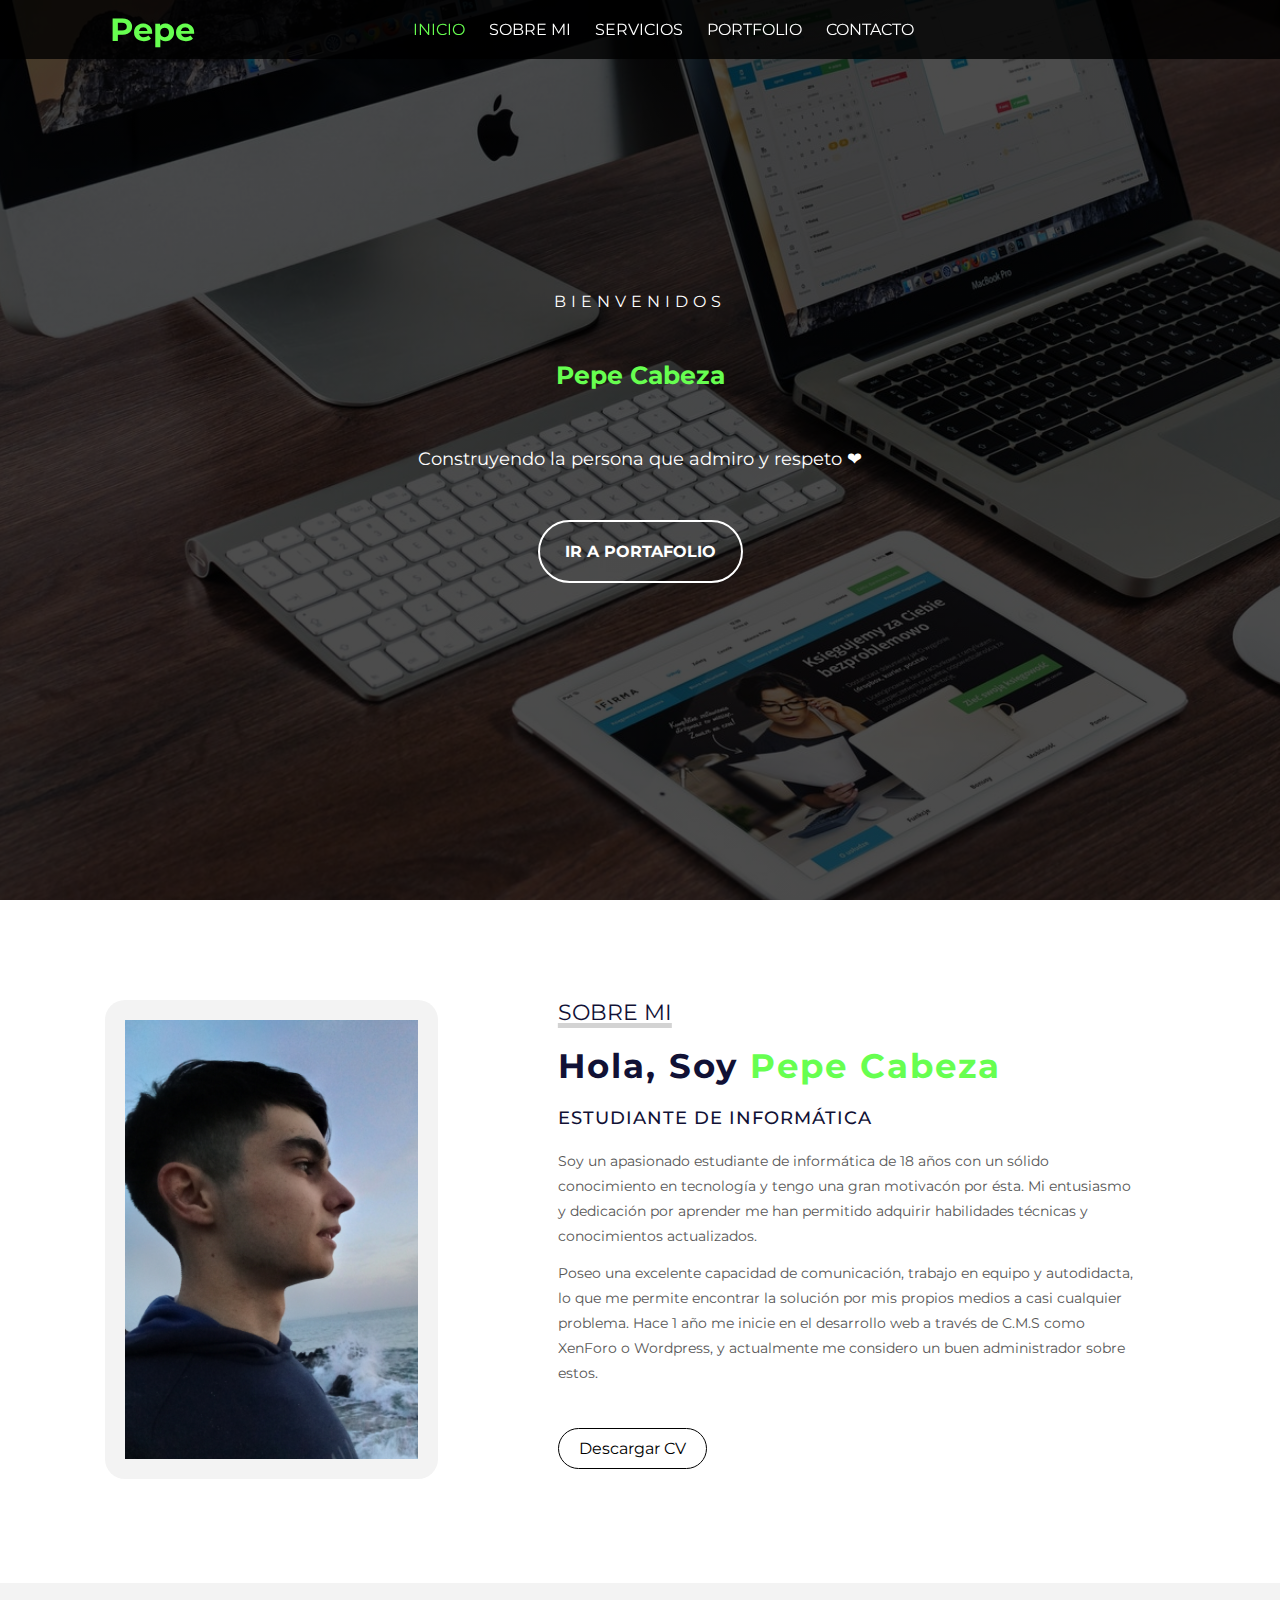
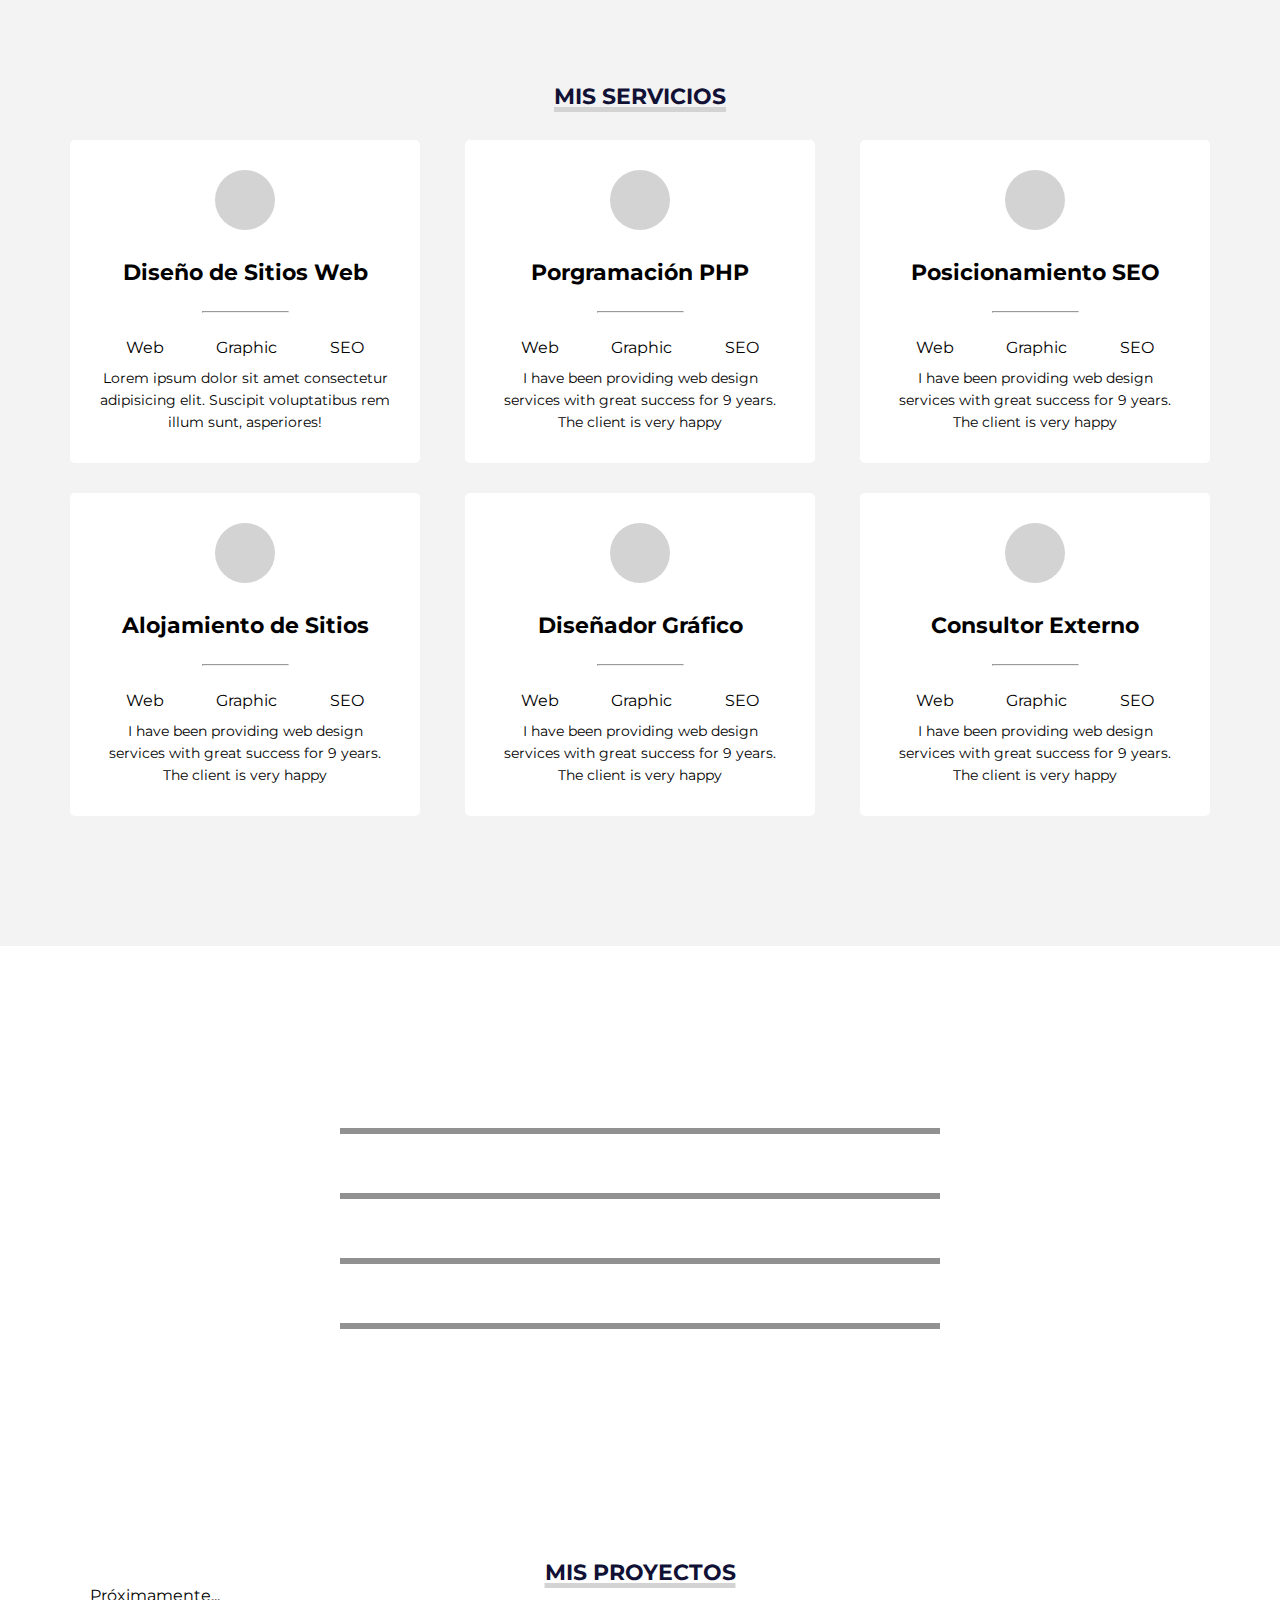
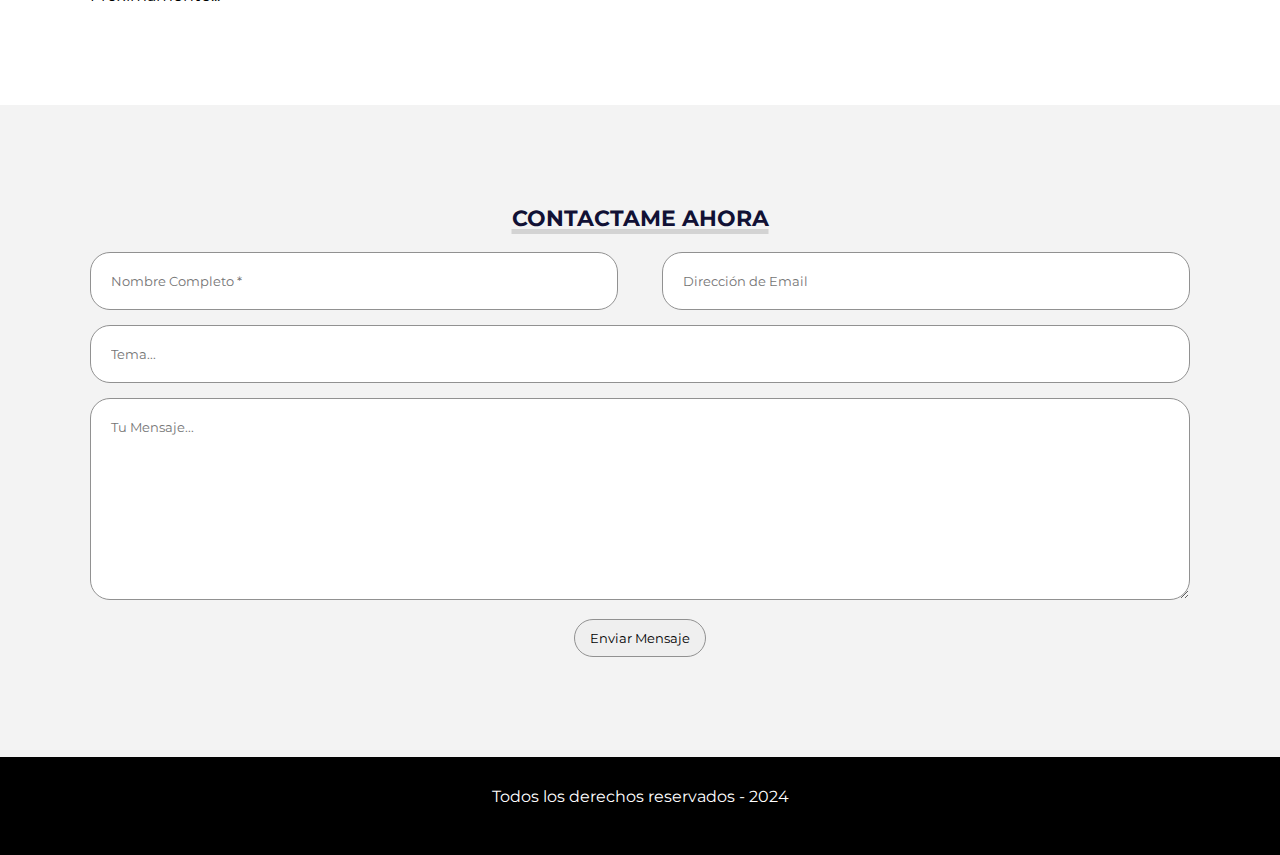
==== index.html @ d481d39d "Si" ====
<!DOCTYPE html>
<html lang="es">

<head>
    <meta charset="UTF-8">
    <meta http-equiv="X-UA-Compatible" content="IE=edge">
    <meta name="viewport" content="width=device-width, initial-scale=1.0 user-scalable=no">
    <link rel="stylesheet" href="https://cdnjs.cloudflare.com/ajax/libs/font-awesome/6.1.1/css/all.min.css" integrity="sha512-KfkfwYDsLkIlwQp6LFnl8zNdLGxu9YAA1QvwINks4PhcElQSvqcyVLLD9aMhXd13uQjoXtEKNosOWaZqXgel0g==" crossorigin="anonymous" referrerpolicy="no-referrer"
    />
    <link rel="stylesheet" href="estilo.css">
    <title>Pepe Cabeza</title>
</head>

<body>
    <!-- SECCION I N I C I O -->
    <section id="inicio">
        <div class="contenido">
            <header>
                <div class="contenido-header">
                    <h1>Pepe</h1>
                    <nav id="nav" class="">
                        <ul id="links">
                            <li><a href="#inicio" class="seleccionado" onclick="seleccionar(this)">INICIO</a></li>
                            <li><a href="#sobremi" onclick="seleccionar(this)">SOBRE MI</a></li>
                            <li><a href="#servicios" onclick="seleccionar(this)">SERVICIOS</a></li>
                            <li><a href="#portfolio" onclick="seleccionar(this)">PORTFOLIO</a></li>
                            <li><a href="#contacto" onclick="seleccionar(this)">CONTACTO</a></li>
                        </ul>
                    </nav>

                    <!-- Icono del menu responsive -->
                    <div id="icono-nav" onclick="responsiveMenu()">
                        <i class="fa-solid fa-bars"></i>
                    </div>


                    <div class="redes">
                        <a href="https://wa.me/34623226544"><i class="fa-brands fa-whatsapp"></i></a>
                        <a href="https://discord.gg/4YPu2xwMj3"><i class="fa-brands fa-discord"></i></a>
                        <a href="https://www.instagram.com/pepeccz/"><i class="fa-brands fa-instagram-square"></i></a>
                    </div>
                </div>
            </header>
            <div class="presentacion">
                <p class="bienvenida">Bienvenidos</p>
                <h2><span>Pepe Cabeza</span></h2>
                <p class="descripcion">Construyendo la persona que admiro y respeto ❤</p>
                <a href="#portfolio">Ir a Portafolio</a>
            </div>  
        </div>
    </section>

    <!-- SECCION S O B R E M I -->
    <section id="sobremi">
        <div class="contenedor-foto">
            <img src="img/foto.png" alt="">
        </div>
        <div class="sobremi">
            <p class="titulo-seccion">Sobre Mi</p>
            <h2>Hola, Soy <span>Pepe Cabeza</span> </h2>
            <h3>Estudiante de Informática</h3>
            <p>Soy un apasionado estudiante de informática de 18 años con un sólido conocimiento en tecnología y tengo una gran motivacón por ésta. Mi entusiasmo y dedicación por aprender me han permitido adquirir habilidades técnicas y conocimientos actualizados.</p>
            <p>Poseo una excelente capacidad de comunicación, trabajo en equipo y autodidacta, lo que me permite encontrar la solución por mis propios medios a casi cualquier problema. Hace 1 año me inicie en el desarrollo web a través de C.M.S como XenForo o Wordpress, y actualmente me considero un buen administrador sobre estos. </p>
            <a href="#">Descargar CV</a>
        </div>  
    </section>

    <!-- SECCION S E R V I C I O S -->
    <section id="servicios">
        <h3 class="titulo-seccion">MIS SERVICIOS</h3>
        <div class="fila">
            <div class="servicio">
                <span class="icono"> <i class="fa-solid fa-code"></i></span>
                <h4>Diseño de Sitios Web</h4>
                <hr>
                <ul class="servicios-tag">
                    <li>Web</li>
                    <li>Graphic</li>
                    <li>SEO</li>
                </ul>
                <p>Lorem ipsum dolor sit amet consectetur adipisicing elit. Suscipit voluptatibus rem illum sunt, asperiores!</p>
            </div>
            <div class="servicio">
                <span class="icono"><i class="fa-solid fa-file-code"></i></span>
                <h4>Porgramación PHP</h4>
                <hr>
                <ul class="servicios-tag">
                    <li>Web</li>
                    <li>Graphic</li>
                    <li>SEO</li>
                </ul>
                <p>I have been providing web design services with great success for 9 years. The client is very happy</p>
            </div>
            <div class="servicio">
                <span class="icono"><i class="fa-solid fa-arrow-trend-up"></i></span>
                <h4>Posicionamiento SEO</h4>
                <hr>
                <ul class="servicios-tag">
                    <li>Web</li>
                    <li>Graphic</li>
                    <li>SEO</li>
                </ul>
                <p>I have been providing web design services with great success for 9 years. The client is very happy</p>
            </div>
        </div>
        <div class="fila">
            <div class="servicio">
                <span class="icono"><i class="fa-solid fa-database"></i></span>
                <h4>Alojamiento de Sitios</h4>
                <hr>
                <ul class="servicios-tag">
                    <li>Web</li>
                    <li>Graphic</li>
                    <li>SEO</li>
                </ul>
                <p>I have been providing web design services with great success for 9 years. The client is very happy</p>
            </div>
            <div class="servicio">
                <span class="icono"><i class="fa-solid fa-palette"></i></span>
                <h4>Diseñador Gráfico</h4>
                <hr>
                <ul class="servicios-tag">
                    <li>Web</li>
                    <li>Graphic</li>
                    <li>SEO</li>
                </ul>
                <p>I have been providing web design services with great success for 9 years. The client is very happy</p>
            </div>
            <div class="servicio">
                <span class="icono"><i class="fa-solid fa-person-circle-question"></i></span>
                <h4>Consultor Externo</h4>
                <hr>
                <ul class="servicios-tag">
                    <li>Web</li>
                    <li>Graphic</li>
                    <li>SEO</li>
                </ul>
                <p>I have been providing web design services with great success for 9 years. The client is very happy</p>
            </div>
        </div>
    </section>

    <!-- SECCION H A B I L I D A D E S -->
    <div class="contenedor-skills" id="skills">
        <h3>HABILIDADES </h3>
        <div class="skill">
            <div class="info">
                <p> <span class="lista"> </span>Html & Css</p>
                <span class="porcentaje">75%</span>
            </div>

            <div class="barra">
                <div class="" id="html"></div>
            </div>
        </div>
        <div class="skill">
            <div class="info">
                <p> <span class="lista"> </span>Javascript</p>
                <span class="porcentaje">40%</span>
            </div>

            <div class="barra">
                <div class="" id="js"></div>
            </div>
        </div>
        <div class="skill">
            <div class="info">
                <p> <span class="lista"> </span>Bases de Datos</p>
                <span class="porcentaje">45%</span>
            </div>

            <div class="barra">
                <div class="" id="bd"></div>
            </div>
        </div>
        <div class="skill">
            <div class="info">
                <p> <span class="lista"> </span>Inteligencia Artificial</p>
                <span class="porcentaje">92%</span>
            </div>

            <div class="barra">
                <div class="" id="ps"></div>
            </div>
        </div>
    </div>

    <!-- SECCION PORTAFOLIO -->
    <section id="portfolio">
        <h3 class="titulo-seccion">Mis Proyectos</h3>
        <p>Próximamente...</p>
        <!--
        <div class="fila">
            <div class="proyecto">
                <div class="overlay"></div>
                <img src="img/proyecto1.jpg" alt="">    
                <div class="info">
                    <h4>Descripcion Proyecto</h4>
                    <p>Diseño Web</p>
                </div>
            </div>
            <div class="proyecto">
                <div class="overlay"></div>
                <img src="img/proyecto2.jpg" alt="">
                <div class="info">
                    <h4>Descripcion Proyecto</h4>
                    <p>Diseño Web</p>
                </div>
            </div>
            <div class="proyecto">
                <div class="overlay"></div>
                <img src="img/proyecto3.jpg" alt="">
                <div class="info">
                    <h4>Descripcion Proyecto</h4>
                    <p>Diseño Web</p>
                </div>
            </div>
        </div>
        -->
    </section>

    <!-- SECCTION C O N T A C T O -->
    <section id="contacto">
        <h3 class="titulo-seccion">Contactame ahora</h3>
        <div class="contenedor-form">
            <form action="form.php">
                <div class="fila mitad">
                    <input name="nombre" type="text" placeholder="Nombre Completo *" class="input-mitad">
                    <input name="email" type="email" placeholder="Dirección de Email" class="input-mitad">
                </div>
                <div class="fila">
                    <input name="tema" type="text" placeholder="Tema..." class="input-full">
                </div>
                <div class="fila">
                    <textarea name="mensaje" id="" cols="30" rows="10" placeholder="Tu Mensaje..." class="input-full"></textarea>
                </div>

                <input type="submit" value="Enviar Mensaje" class="btn-enviar">
            </form>
        </div>
    </section>

    <!-- SECCION FOOTER -->
    <footer>
        <p>Todos los derechos reservados - 2024</p>
        <div class="redes">
            <a href="https://wa.me/34623226544"><i class="fa-brands fa-whatsapp"></i></a>
            <a href="https://discord.gg/4YPu2xwMj3"><i class="fa-brands fa-discord"></i></a>
            <a href="https://www.instagram.com/pepeccz/"><i class="fa-brands fa-instagram-square"></i></a>
        </div>

    </footer>

    <script src="script.js"></script>
</body>

</html>
---- estilo.css ----
@import url('https://fonts.googleapis.com/css2?family=Montserrat:wght@200;300;400;500;600&display=swap');
        * {
            margin: 0;
            padding: 0;
            box-sizing: border-box;
            font-family: 'Montserrat';
        }
        
        html {
            scroll-behavior: smooth;
        }
        /* *********************/
        /* seccion I N I C I O */
        /* *********************/
        
        #inicio {
            background: linear-gradient( rgba(0, 0, 0, .7), rgba(0, 0, 0, .7)), url("img/fondo-inicio.jpg");
            background-size: cover;
            background-position: center center;
            height: 100vh;
        }
        
        #inicio .contenido header {
            background-color: rgba(0, 0, 0, .8);
            position: fixed;
            width: 100%;
            z-index: 100;
            top: 0;
        }
        
        #inicio .contenido header .contenido-header {
            max-width: 1100px;
            margin: auto;
            display: flex;
            justify-content: space-between;
            align-items: center;
            padding: 10px 20px;
        }
        
        #inicio .contenido header .contenido-header h1 {
            text-align: center;
            color: #67ff50;
        }
        
        #inicio .contenido header .contenido-header nav ul {
            list-style: none;
            display: flex;
            align-items: center;
        }
        
        #inicio .contenido header .contenido-header nav ul li a {
            text-decoration: none;
            color: #fff;
            margin: 0 12px;
            font-weight: 400;
            transition: .5s;
        }
        
        #inicio .contenido header .contenido-header nav ul li a:hover {
            color: #67ff50;
        }
        
        #inicio .contenido header .contenido-header .redes a {
            text-decoration: none;
            color: #fff;
            display: inline-block;
            margin-left: 10px;
            transition: .5s;
        }
        
        #inicio .contenido header .contenido-header .redes a:hover {
            color: #67ff50;
        }
        
        #inicio .contenido header .contenido-header .seleccionado {
            color: #67ff50;
        }
        
        #inicio .contenido .presentacion {
            max-width: 1100px;
            height: 100vh;
            margin: auto;
            color: #fff;
            display: flex;
            flex-direction: column;
            align-items: center;
            justify-content: center;
        }
        
        #inicio .contenido .presentacion .bienvenida {
            font-size: 16px;
            margin-bottom: 20px;
            text-transform: uppercase;
            letter-spacing: 5px;
        }
        
        #inicio .contenido .presentacion h2 {
            font-size: 55px;
            margin-bottom: 25px;
            text-align: center;
        }
        
        #inicio .contenido .presentacion h2 span {
            font-size: 25px;
            color: #67ff50;
        }
        
        #inicio .contenido .presentacion .descripcion {
            max-width: 700px;
            margin: 25px auto;
            font-size: 18px;
            text-align: center;
        }
        
        #inicio .contenido .presentacion a {
            text-decoration: none;
            display: inline-block;
            margin: 25px;
            padding: 20px 25px;
            border: 2px solid #fff;
            border-radius: 50px;
            color: #fff;
            font-weight: bold;
            text-transform: uppercase;
            transition: .5s;
        }
        
        #inicio .contenido .presentacion a:hover {
            background-color: #67ff50;
        }
        
        #icono-nav {
            color: #fff;
            display: none;
        }
        /* *********************/
        /* seccion S O B R E  M I */
        /* *********************/
        
        #sobremi {
            max-width: 1100px;
            margin: auto;
            padding: 100px 15px;
            color: #111135;
            display: flex;
        }
        
        #sobremi .contenedor-foto {
            max-width: 400px;
            margin-right: 80px;
        }
        
        #sobremi .contenedor-foto img {
            padding: 20px;
            width: 100%;
            border-radius: 20px;
            background-color: #f3f3f3;
        }
        
        #sobremi .sobremi {
            margin: 0 40px;
        }
        
        #sobremi .sobremi .titulo-seccion {
            font-size: 22px;
            text-transform: uppercase;
            color: #111135;
            text-decoration: underline;
            text-decoration-color: #d3d3d3;
            text-decoration-thickness: 5px;
        }
        
        #sobremi .sobremi h2 {
            font-size: 34px;
            font-weight: bold;
            margin: 20px 0;
            letter-spacing: 2px;
        }
        
        #sobremi .sobremi h2 span {
            color: #67ff50;
        }
        
        #sobremi .sobremi h3 {
            font-size: 18px;
            font-weight: 500;
            text-transform: uppercase;
            margin-bottom: 20px;
            letter-spacing: 1px;
        }
        
        #sobremi .sobremi p {
            font-size: 14px;
            line-height: 25px;
            color: #565656;
            margin-bottom: 12px;
        }
        
        #sobremi .sobremi a {
            display: inline-block;
            text-decoration: none;
            color: #000;
            border-radius: 30px;
            border: 1px solid #000;
            padding: 10px 20px;
            margin-top: 30px;
            transition: .5s;
        }
        
        #sobremi .sobremi a:hover {
            background-color: #67ff50;
            color: #fff;
        }
        /* *********************/
        /* seccion S E R V I C I O S */
        /* *********************/
        
        #servicios {
            padding: 100px 15px;
            text-align: center;
            background-color: #f3f3f3;
        }
        
        #servicios .titulo-seccion {
            text-align: center;
            font-size: 22px;
            text-transform: uppercase;
            color: #111135;
            text-decoration: underline;
            text-decoration-color: #d3d3d3;
            text-decoration-thickness: 5px;
        }
        
        #servicios .fila {
            display: flex;
            justify-content: space-between;
            max-width: 1150px;
            margin: 30px auto;
        }
        
        #servicios .fila .servicio {
            max-width: 350px;
            background-color: #fff;
            padding: 30px;
            margin: 0 5px;
            border-radius: 5px;
            transition: .5s;
        }
        
        #servicios .fila .servicio:hover {
            box-shadow: 5px 5px 10px #565656, -5px -5px 10px #8a8a8a;
        }
        
        #servicios .fila .servicio .icono {
            display: inline-block;
            width: 60px;
            height: 60px;
            border-radius: 50%;
            background-color: #d3d3d3;
            padding: 20px;
            margin-bottom: 25px;
        }
        
        #servicios .fila .servicio h4 {
            font-size: 22px;
            margin-bottom: 25px;
        }
        
        #servicios .fila .servicio hr {
            width: 30%;
            margin: auto;
            color: #000;
            margin-bottom: 25px;
        }
        
        #servicios .fila .servicio ul {
            list-style: none;
            display: flex;
            justify-content: space-around;
            margin-bottom: 10px;
        }
        
        #servicios .fila .servicio p {
            font-size: 14px;
            line-height: 22px;
        }
        /* *********************/
        /* seccion S K I L L S */
        /* *********************/
        
        .contenedor-skills {
            background: linear-gradient( #42e155cc, rgba(33, 16, 16, 0.8)), url("img/fondo-skills.jpg");
            background-attachment: fixed;
            background-repeat: no-repeat;
            background-size: cover;
            color: #fff;
            background-position: center center;
            padding: 100px 0;
            text-align: center;
        }
        
        .contenedor-skills .skill {
            max-width: 600px;
            margin: 30px auto;
        }
        
        .contenedor-skills .skill .info {
            display: flex;
            justify-content: space-between;
        }
        
        .contenedor-skills .skill .lista {
            display: inline-block;
            margin-right: 20px;
            height: 10px;
            width: 10px;
            background-color: #fff;
        }
        
        .contenedor-skills .skill .barra {
            background-color: #919191;
            width: 100%;
            height: 6px;
            margin: 10px 0px;
        }
        
        .contenedor-skills .skill .barra .barra-progreso1 {
            background-color: #fff;
            width: 95%;
            height: 6px;
            animation: progreso1 2s forwards;
        }
        
        .contenedor-skills .skill .barra .barra-progreso2 {
            background-color: #fff;
            width: 90%;
            height: 6px;
            animation: progreso2 2s forwards;
        }
        
        .contenedor-skills .skill .barra .barra-progreso3 {
            background-color: #fff;
            width: 90%;
            height: 6px;
            animation: progreso3 2s forwards;
        }
        
        .contenedor-skills .skill .barra .barra-progreso4 {
            background-color: #fff;
            width: 85%;
            height: 6px;
            animation: progreso4 2s forwards;
        }
        
        @keyframes progreso1 {
            0% {
                width: 0;
            }
            100% {
                width: 75%;
            }
        }
        
        @keyframes progreso2 {
            0% {
                width: 0;
            }
            100% {
                width: 40%;
            }
        }
        
        @keyframes progreso3 {
            0% {
                width: 0;
            }
            100% {
                width: 45%;
            }
        }

        @keyframes progreso4 {
            0% {
                width: 0;
            }
            100% {
                width: 92%;
            }
        }
        /* *********************/
        /* seccion P O R T F O L I O */
        /* *********************/
        
        #portfolio {
            max-width: 1100px;
            padding: 100px 0;
            margin: auto;
        }
        
        #portfolio .titulo-seccion {
            text-align: center;
            font-size: 22px;
            text-transform: uppercase;
            color: #111135;
            text-decoration: underline;
            text-decoration-color: #d3d3d3;
            text-decoration-thickness: 5px;
        }
        
        #portfolio .fila {
            display: flex;
            justify-content: space-between;
            margin: 30px 0;
        }
        
        #portfolio .fila .proyecto {
            max-width: 450px;
            border: 1px solid #000;
            margin: 0 10px;
            position: relative;
            overflow: hidden;
        }
        
        #portfolio .fila .proyecto img {
            width: 100%;
            height: 100%;
            ;
            filter: grayscale(1);
            object-fit: cover;
            transition: .5s;
        }
        
        #portfolio .fila .proyecto:hover img {
            filter: grayscale(0);
        }
        
        #portfolio .fila .proyecto .info {
            position: absolute;
            left: 0px;
            background-color: rgba(0, 0, 0, 0.8);
            color: #67ff50;
            width: 100%;
            padding: 10px;
            opacity: 0;
            bottom: -40px;
            transition: .5s;
        }
        
        #portfolio .fila .proyecto:hover .info {
            opacity: 1;
            bottom: 0;
        }
        /* *********************/
        /* seccion C O N T A C T O */
        /* *********************/
        
        #contacto {
            padding: 100px 15px;
            background-color: #f3f3f3;
        }
        
        #contacto .titulo-seccion {
            margin-bottom: 20px;
        }
        
        #contacto .contenedor-form {
            max-width: 1100px;
            margin: auto;
        }
        
        #contacto .contenedor-form .fila {
            margin-bottom: 15px;
        }
        
        #contacto .contenedor-form .mitad {
            display: flex;
            justify-content: space-between;
        }
        
        #contacto .contenedor-form input,
        #contacto .contenedor-form textarea {
            padding: 20px;
            border-radius: 20px;
            border: none;
            border: 1px solid #919191;
        }
        
        #contacto .contenedor-form .mitad input {
            width: 48%;
        }
        
        #contacto .contenedor-form .input-full {
            width: 100%;
        }
        
        #contacto .titulo-seccion {
            text-align: center;
            font-size: 22px;
            text-transform: uppercase;
            color: #111135;
            text-decoration: underline;
            text-decoration-color: #d3d3d3;
            text-decoration-thickness: 5px;
        }
        
        #contacto .btn-enviar {
            display: block;
            margin: auto;
            cursor: pointer;
            transition: .5s;
            padding: 10px 15px !important;
        }
        
        #contacto .btn-enviar:hover {
            background-color: #67ff50;
            color: #fff;
        }
        /* *********************/
        /* seccion F O O T E R */
        /* *********************/
        
        footer {
            background-color: #000;
            color: #fff;
            text-align: center;
            padding: 30px 0;
        }
        
        footer a {
            text-decoration: none;
            color: #fff;
            display: inline-block;
            margin: 5px;
            font-size: 26px;
        }
        /* *********************/
        /* seccion R E S P O N S I V E */
        /* *********************/
        
        @media screen and (max-width: 800px) {
            .redes {
                display: none;
            }
            nav {
                display: none;
            }
            nav.responsive {
                display: block;
                background-color: rgba(0, 0, 0, .8);
                width: 100%;
                position: absolute;
                top: 48px;
                left: 0;
                padding: 10px 0;
            }
            nav.responsive ul {
                display: block !important;
                text-align: center;
            }
            nav.responsive ul li {
                margin: 5px 0;
            }
            #icono-nav {
                display: block;
            }
            #inicio .contenido .presentacion h2 {
                font-size: 40px;
            }
            /* seccion SOBRE MI */
            #sobremi {
                padding: 50px 0;
                display: block;
            }
            #sobremi .contenedor-foto {
                max-width: 200px;
                margin: auto;
            }
            #sobremi .contenedor-foto img {
                padding: 8px;
            }
            #sobremi .sobremi .titulo-seccion {
                text-align: center;
            }
            #sobremi .sobremi h2 {
                font-size: 25px;
                text-align: center;
            }
            /* seccion MIS SERVICIOS */
            #servicios {
                padding: 50px 15px;
            }
            #servicios .fila {
                display: block;
            }
            #servicios .fila .servicio {
                margin: 10px auto;
            }
            /* seccion HABLIDADES MI */
            .contenedor-skills {
                padding: 50px 20px;
            }
            /* seccion PORTFOLIO */
            #portfolio {
                padding: 50px 0;
            }
            #portfolio .fila {
                display: block;
            }
            #portfolio .fila .proyecto {
                margin: 10px auto;
            }
            /* seccion CONTACTO */
            #contacto {
                padding: 50px 15px;
            }
            #contacto .contenedor-form .mitad {
                margin-bottom: 15px;
                display: block;
            }
            #contacto .contenedor-form .mitad input {
                width: 100%;
                margin-bottom: 15px;
            }
        }
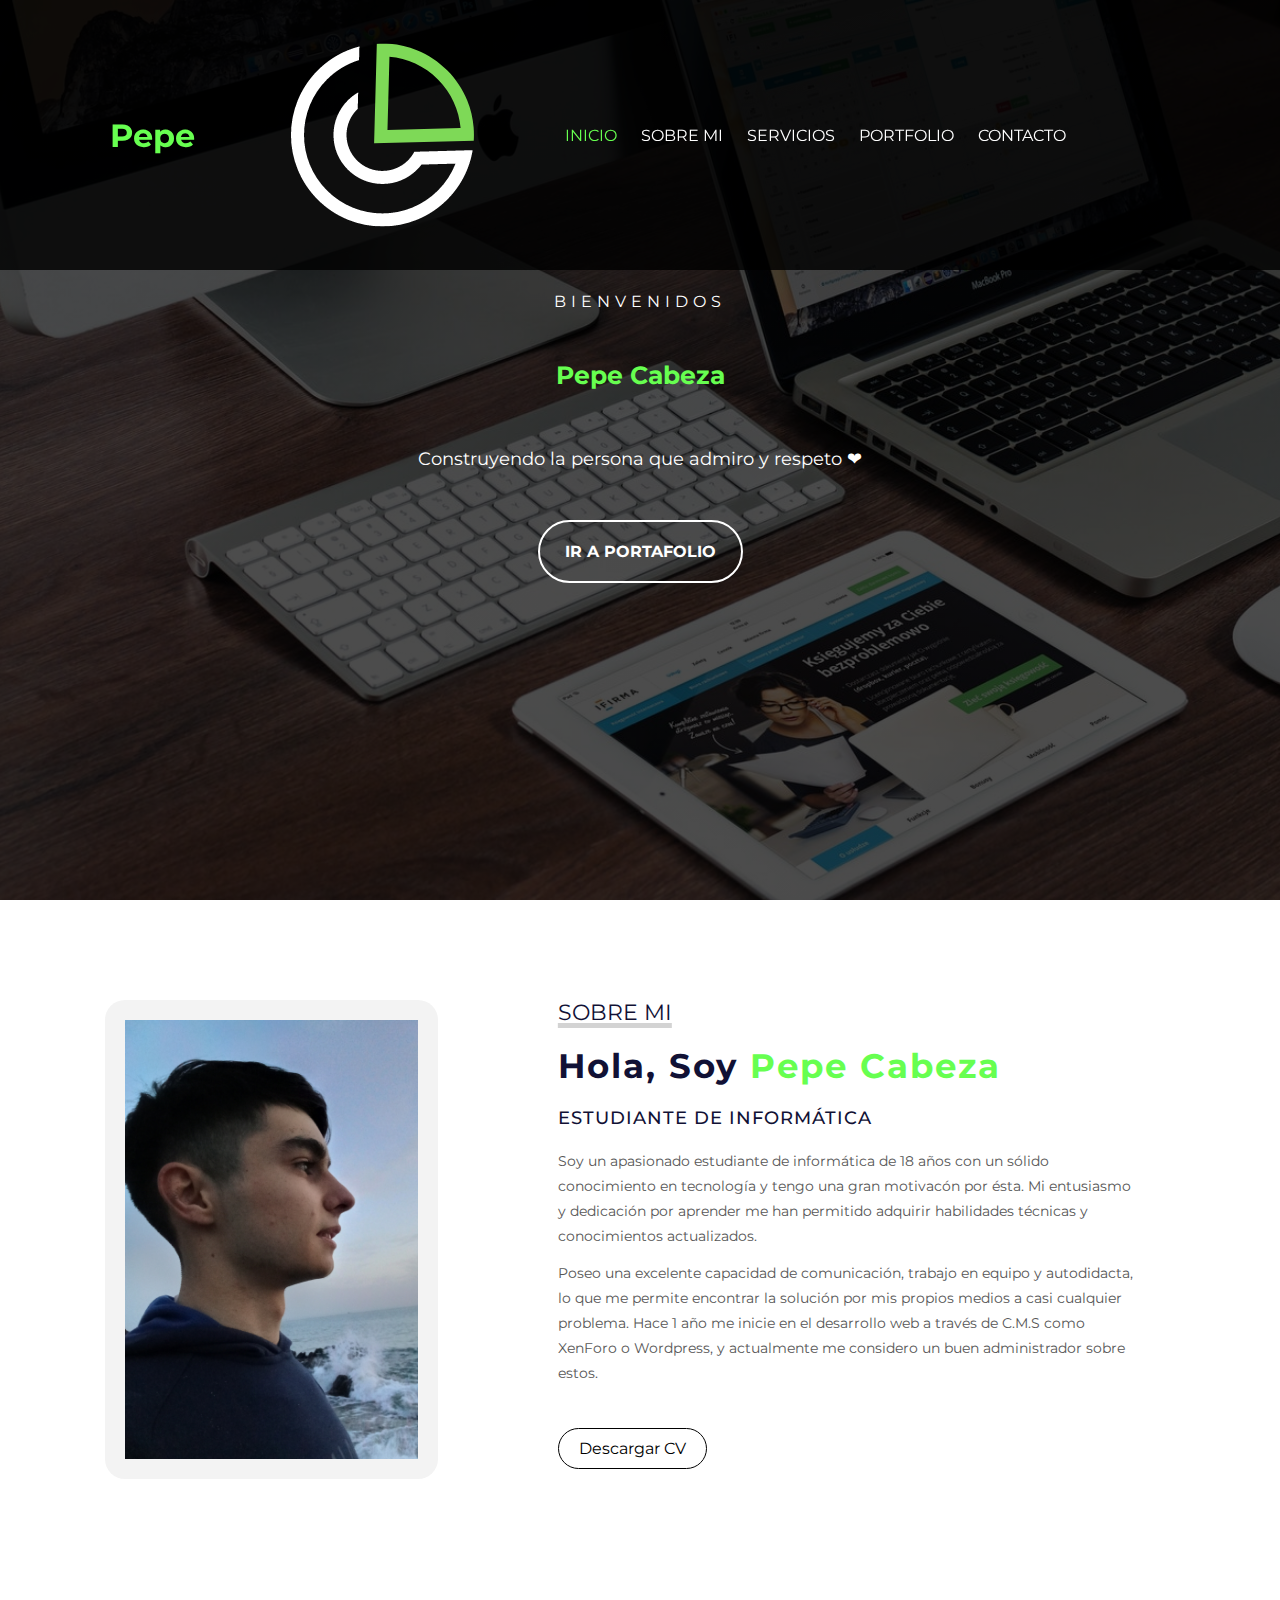
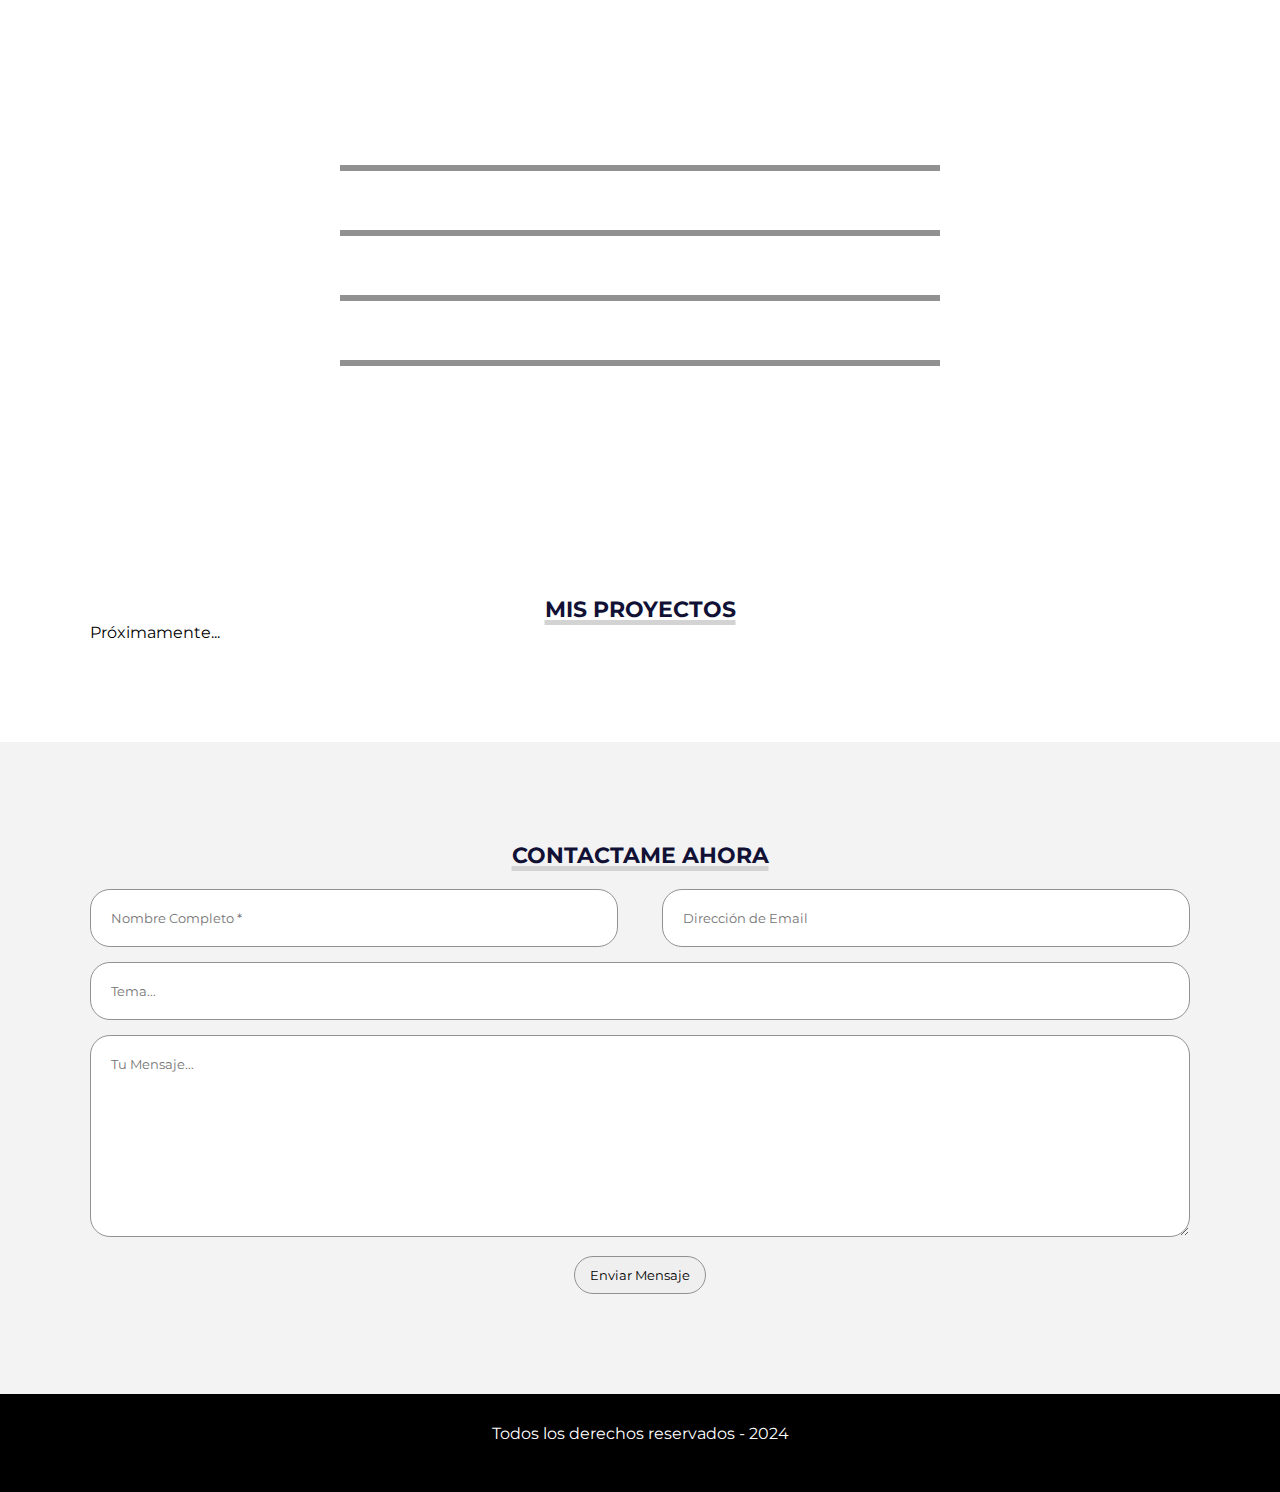
==== commit 73b17fc3: "da" ====
--- a/index.html
+++ b/index.html
@@ -18,6 +18,7 @@
             <header>
                 <div class="contenido-header">
                     <h1>Pepe</h1>
+                    <img src="img/logo.png" alt="">
                     <nav id="nav" class="">
                         <ul id="links">
                             <li><a href="#inicio" class="seleccionado" onclick="seleccionar(this)">INICIO</a></li>
@@ -65,7 +66,7 @@
         </div>  
     </section>
 
-    <!-- SECCION S E R V I C I O S -->
+    <!-- SECCION S E R V I C I O S 
     <section id="servicios">
         <h3 class="titulo-seccion">MIS SERVICIOS</h3>
         <div class="fila">
@@ -139,7 +140,7 @@
             </div>
         </div>
     </section>
-
+    -->
     <!-- SECCION H A B I L I D A D E S -->
     <div class="contenedor-skills" id="skills">
         <h3>HABILIDADES </h3>
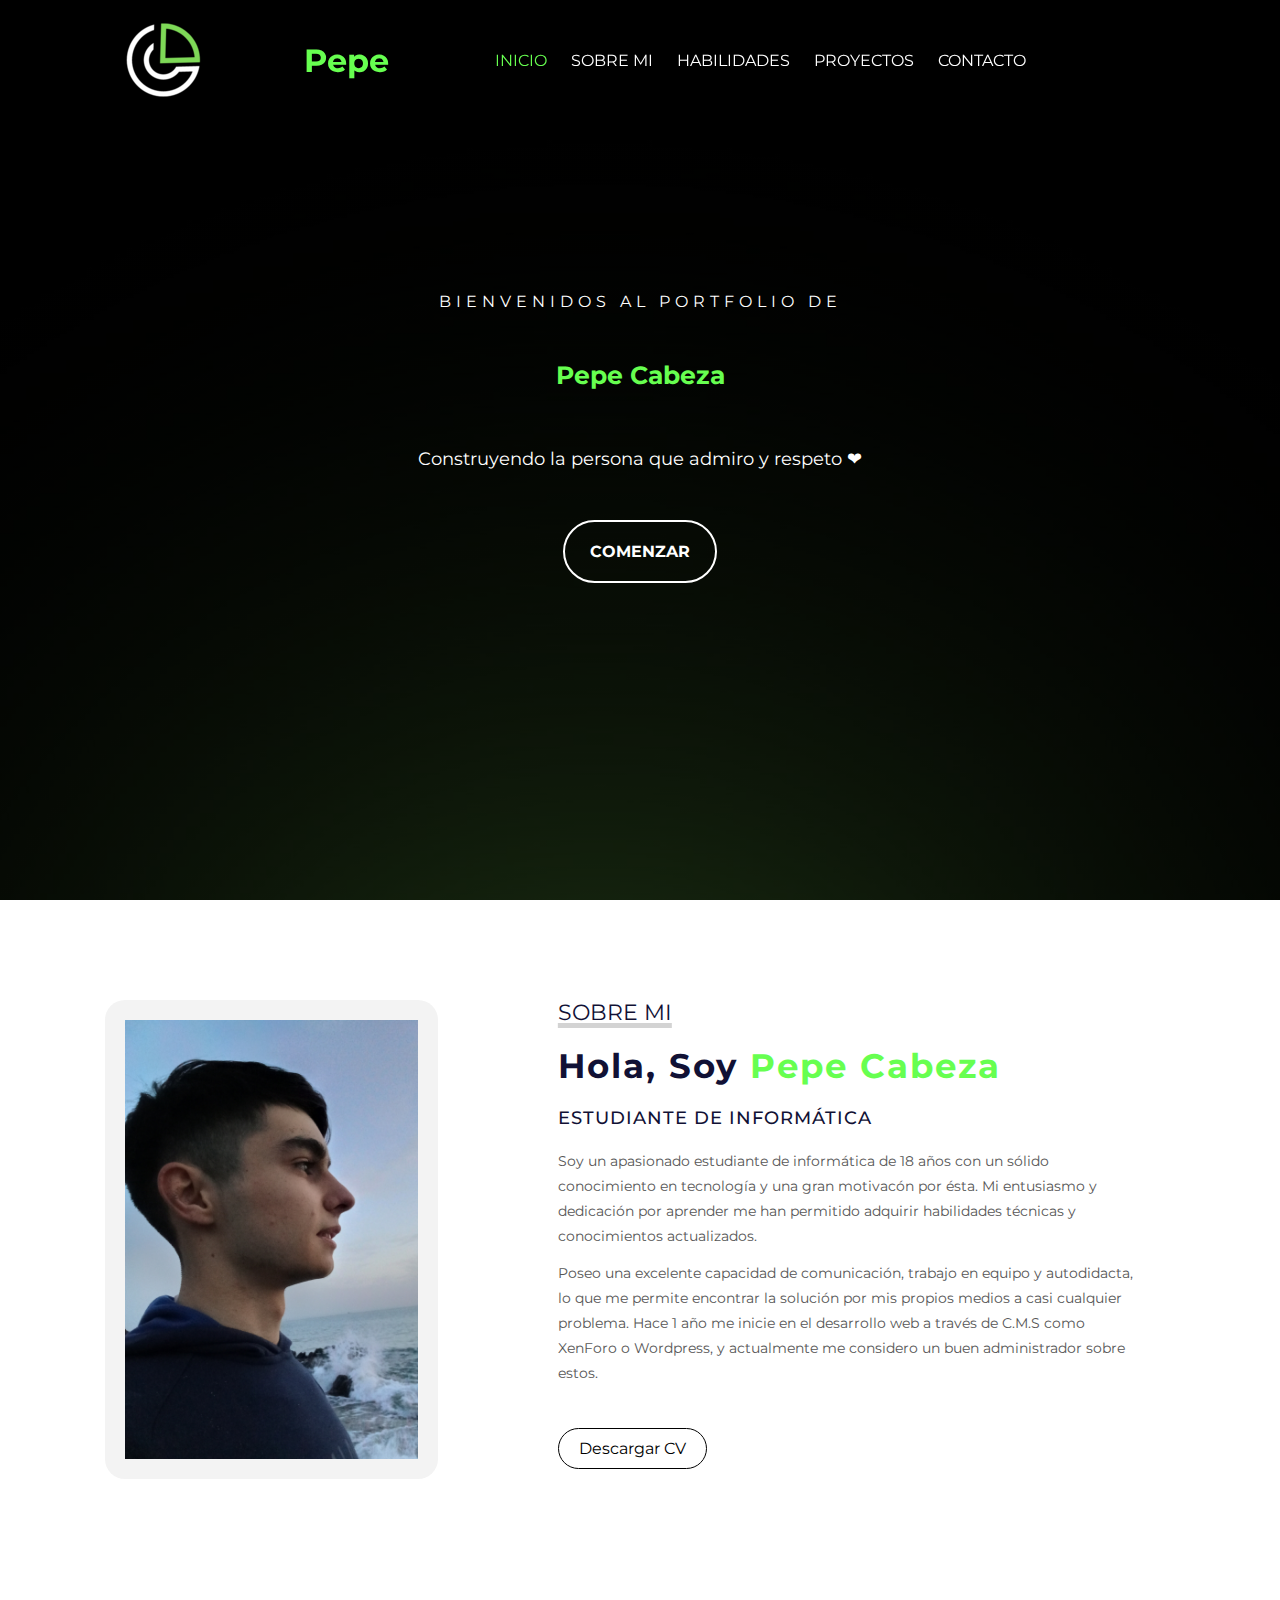
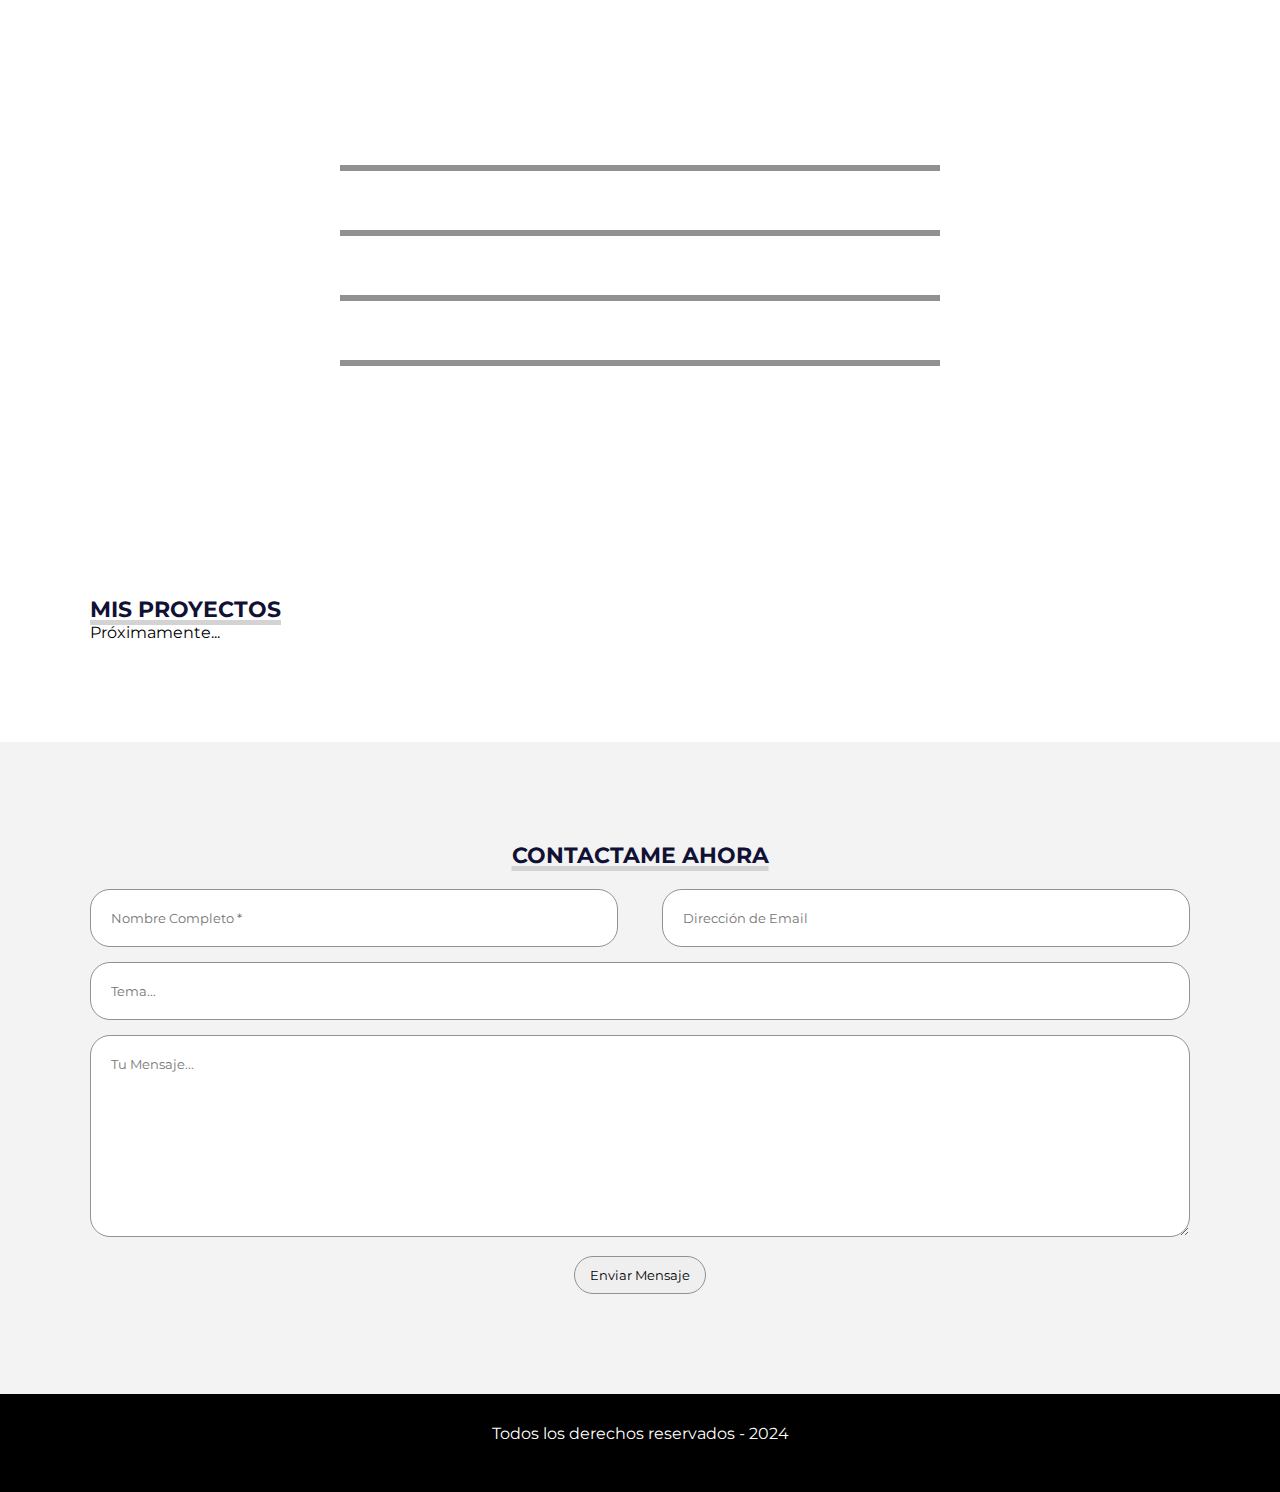
==== commit 8418ab3a: "va" ====
--- a/index.html
+++ b/index.html
@@ -5,26 +5,26 @@
     <meta charset="UTF-8">
     <meta http-equiv="X-UA-Compatible" content="IE=edge">
     <meta name="viewport" content="width=device-width, initial-scale=1.0 user-scalable=no">
-    <link rel="stylesheet" href="https://cdnjs.cloudflare.com/ajax/libs/font-awesome/6.1.1/css/all.min.css" integrity="sha512-KfkfwYDsLkIlwQp6LFnl8zNdLGxu9YAA1QvwINks4PhcElQSvqcyVLLD9aMhXd13uQjoXtEKNosOWaZqXgel0g==" crossorigin="anonymous" referrerpolicy="no-referrer"
-    />
+    <link rel="stylesheet" href="https://cdnjs.cloudflare.com/ajax/libs/font-awesome/6.1.1/css/all.min.css" integrity="sha512-KfkfwYDsLkIlwQp6LFnl8zNdLGxu9YAA1QvwINks4PhcElQSvqcyVLLD9aMhXd13uQjoXtEKNosOWaZqXgel0g==" crossorigin="anonymous" referrerpolicy="no-referrer"/>
     <link rel="stylesheet" href="estilo.css">
+    <link rel="icon" type="icon" href="/img/logo.png">
     <title>Pepe Cabeza</title>
 </head>
 
 <body>
-    <!-- SECCION I N I C I O -->
+    <!-- SECCION I N I C I O --> 
     <section id="inicio">
         <div class="contenido">
             <header>
                 <div class="contenido-header">
+                    <img src="img/logo.png" alt="">
                     <h1>Pepe</h1>
-                    <img src="img/logo.png" alt="">
                     <nav id="nav" class="">
                         <ul id="links">
                             <li><a href="#inicio" class="seleccionado" onclick="seleccionar(this)">INICIO</a></li>
                             <li><a href="#sobremi" onclick="seleccionar(this)">SOBRE MI</a></li>
-                            <li><a href="#servicios" onclick="seleccionar(this)">SERVICIOS</a></li>
-                            <li><a href="#portfolio" onclick="seleccionar(this)">PORTFOLIO</a></li>
+                            <li><a href="#skills" onclick="seleccionar(this)">HABILIDADES</a></li>
+                            <li><a href="#portfolio" onclick="seleccionar(this)">PROYECTOS</a></li>
                             <li><a href="#contacto" onclick="seleccionar(this)">CONTACTO</a></li>
                         </ul>
                     </nav>
@@ -43,10 +43,10 @@
                 </div>
             </header>
             <div class="presentacion">
-                <p class="bienvenida">Bienvenidos</p>
+                <p class="bienvenida">Bienvenidos al portfolio de</p>
                 <h2><span>Pepe Cabeza</span></h2>
                 <p class="descripcion">Construyendo la persona que admiro y respeto ❤</p>
-                <a href="#portfolio">Ir a Portafolio</a>
+                <a href="#sobremi">COMENZAR</a>
             </div>  
         </div>
     </section>
@@ -60,13 +60,13 @@
             <p class="titulo-seccion">Sobre Mi</p>
             <h2>Hola, Soy <span>Pepe Cabeza</span> </h2>
             <h3>Estudiante de Informática</h3>
-            <p>Soy un apasionado estudiante de informática de 18 años con un sólido conocimiento en tecnología y tengo una gran motivacón por ésta. Mi entusiasmo y dedicación por aprender me han permitido adquirir habilidades técnicas y conocimientos actualizados.</p>
+            <p>Soy un apasionado estudiante de informática de 18 años con un sólido conocimiento en tecnología y una gran motivacón por ésta. Mi entusiasmo y dedicación por aprender me han permitido adquirir habilidades técnicas y conocimientos actualizados.</p>
             <p>Poseo una excelente capacidad de comunicación, trabajo en equipo y autodidacta, lo que me permite encontrar la solución por mis propios medios a casi cualquier problema. Hace 1 año me inicie en el desarrollo web a través de C.M.S como XenForo o Wordpress, y actualmente me considero un buen administrador sobre estos. </p>
-            <a href="#">Descargar CV</a>
+            <a href="CabezaCruzPepe.pdf" target="_blank" download="PepeCabeza.pdf">Descargar CV</a>
         </div>  
     </section>
 
-    <!-- SECCION S E R V I C I O S 
+    <!-- SECCION S E R V I C I O S  Próximamente...
     <section id="servicios">
         <h3 class="titulo-seccion">MIS SERVICIOS</h3>
         <div class="fila">
@@ -166,8 +166,8 @@
         </div>
         <div class="skill">
             <div class="info">
-                <p> <span class="lista"> </span>Bases de Datos</p>
-                <span class="porcentaje">45%</span>
+                <p> <span class="lista"> </span>Linux & Bash</p>
+                <span class="porcentaje">80%</span>
             </div>
 
             <div class="barra">
--- a/estilo.css
+++ b/estilo.css
@@ -12,7 +12,8 @@
         /* *********************/
         /* seccion I N I C I O */
         /* *********************/
-        
+  
+
         #inicio {
             background: linear-gradient( rgba(0, 0, 0, .7), rgba(0, 0, 0, .7)), url("img/fondo-inicio.jpg");
             background-size: cover;
@@ -40,6 +41,10 @@
         #inicio .contenido header .contenido-header h1 {
             text-align: center;
             color: #67ff50;
+        }
+
+        #inicio .contenido header .contenido-header img {
+            max-width: 50%;
         }
         
         #inicio .contenido header .contenido-header nav ul {
@@ -287,7 +292,7 @@
         /* *********************/
         /* seccion S K I L L S */
         /* *********************/
-        
+
         .contenedor-skills {
             background: linear-gradient( #42e155cc, rgba(33, 16, 16, 0.8)), url("img/fondo-skills.jpg");
             background-attachment: fixed;
@@ -375,7 +380,7 @@
                 width: 0;
             }
             100% {
-                width: 45%;
+                width: 80%;
             }
         }
 
@@ -398,7 +403,7 @@
         }
         
         #portfolio .titulo-seccion {
-            text-align: center;
+            text-align: justify;
             font-size: 22px;
             text-transform: uppercase;
             color: #111135;
@@ -579,7 +584,7 @@
                 padding: 8px;
             }
             #sobremi .sobremi .titulo-seccion {
-                text-align: center;
+                text-align: justify;
             }
             #sobremi .sobremi h2 {
                 font-size: 25px;
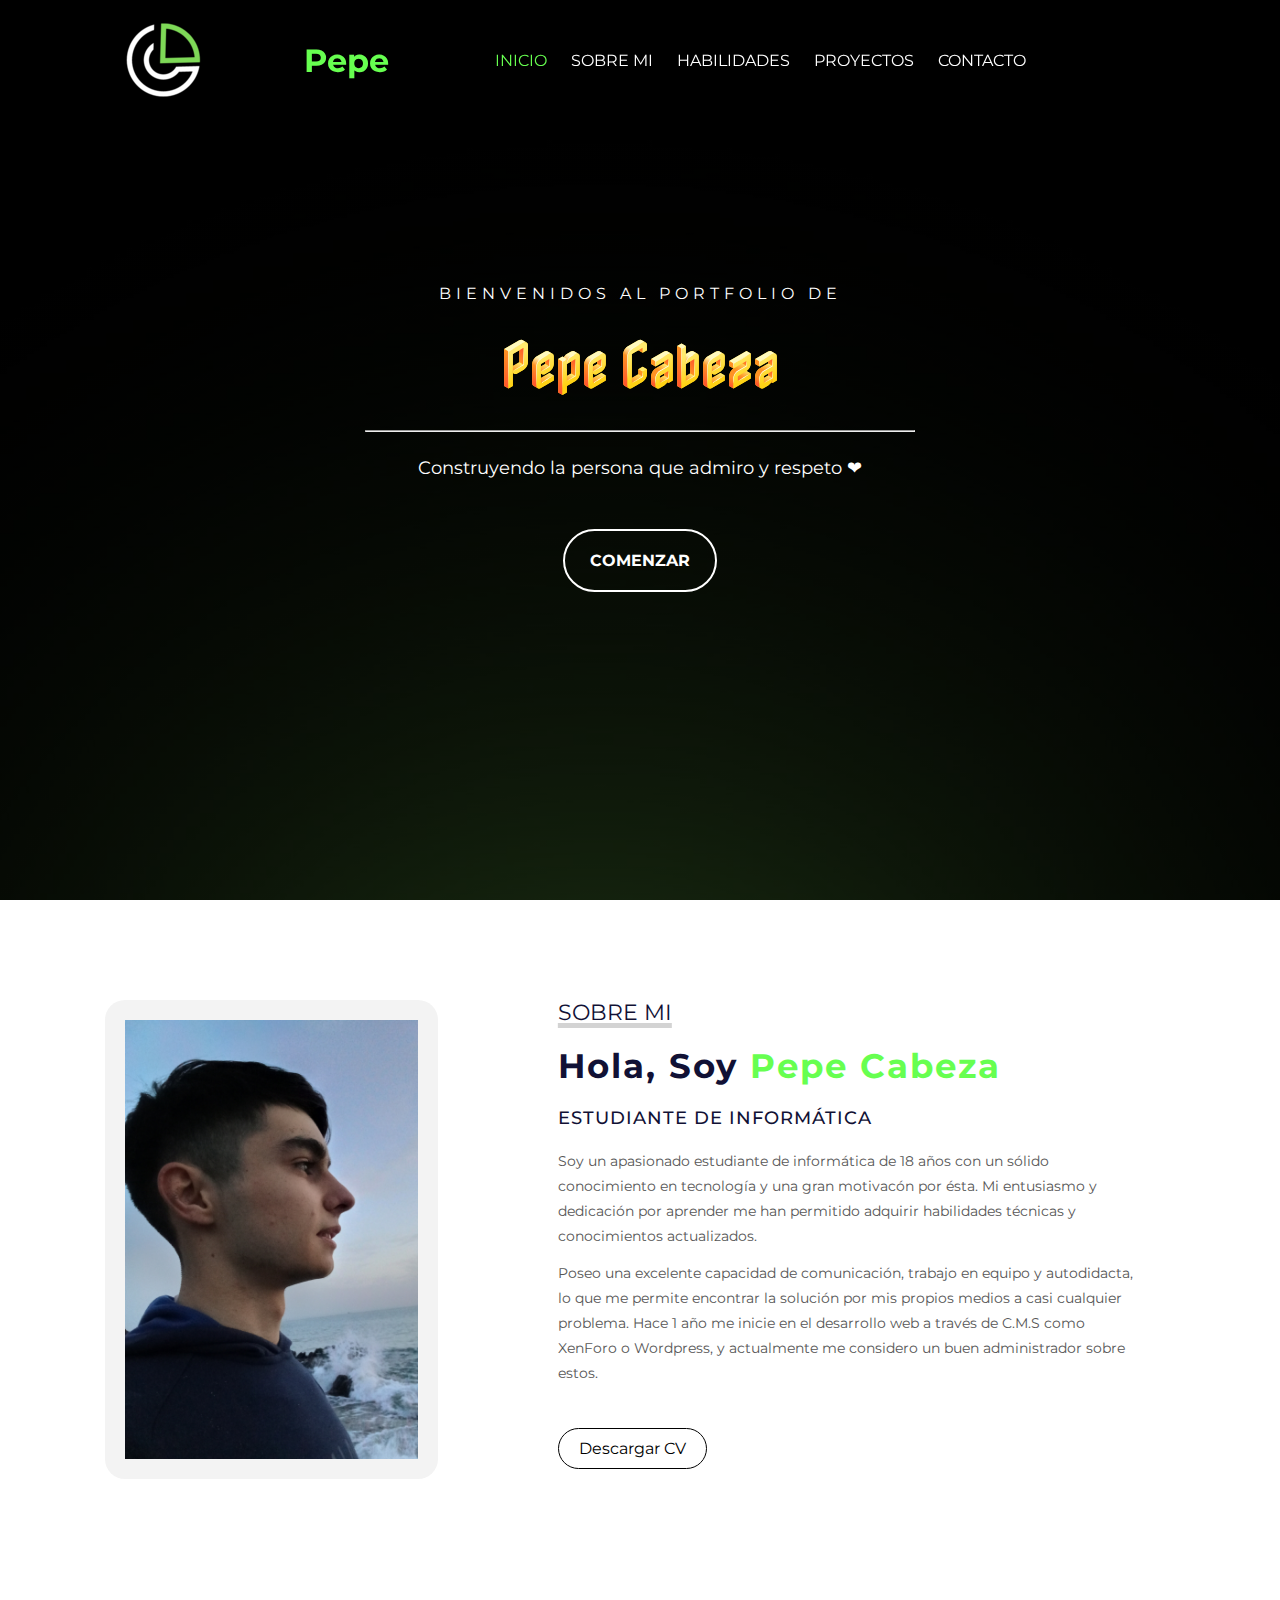
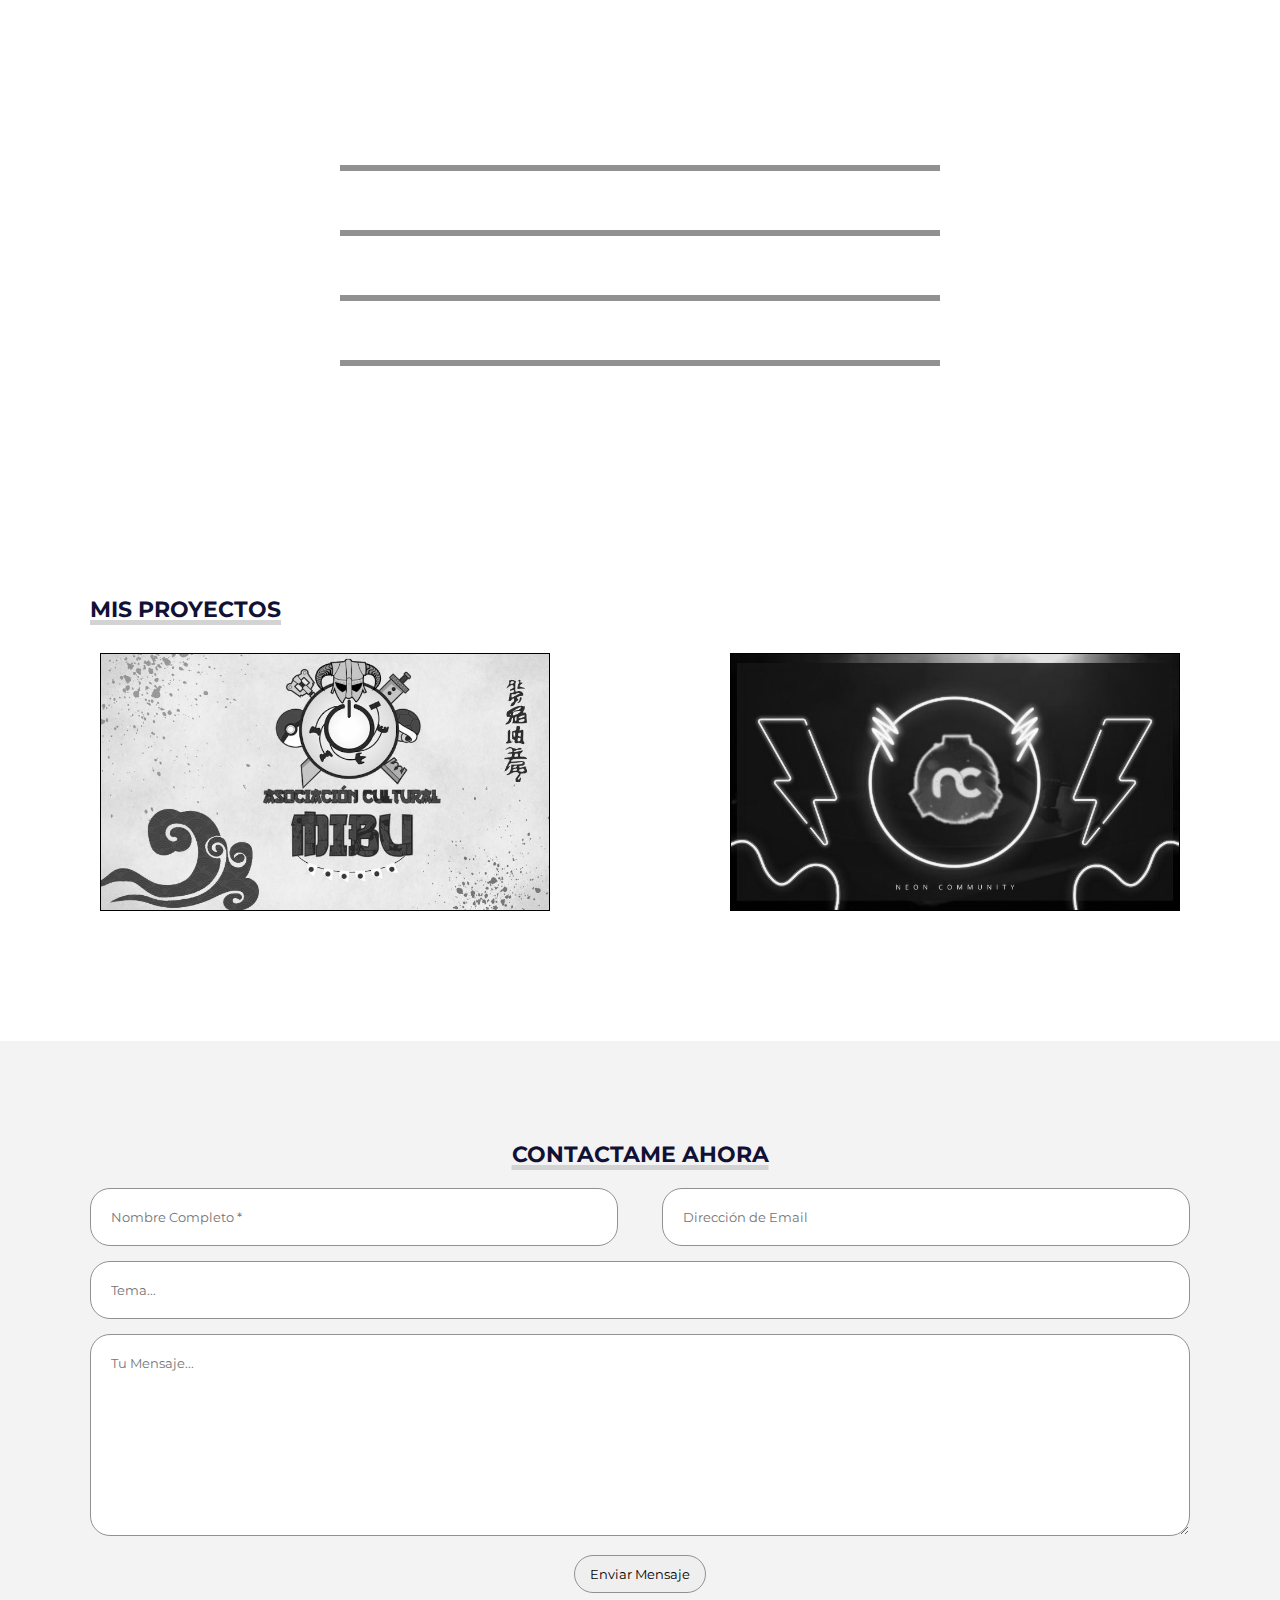
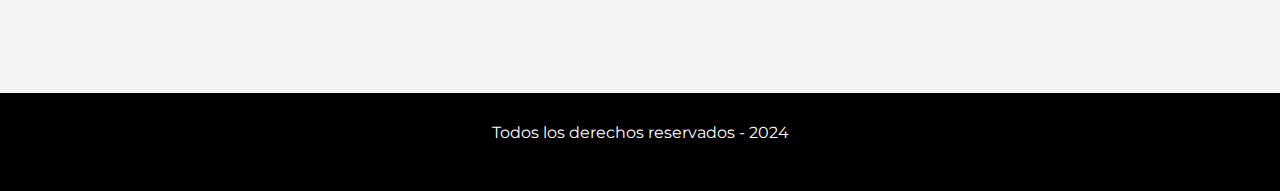
==== commit f99ce3fe: "act" ====
--- a/index.html
+++ b/index.html
@@ -45,6 +45,7 @@
             <div class="presentacion">
                 <p class="bienvenida">Bienvenidos al portfolio de</p>
                 <h2><span>Pepe Cabeza</span></h2>
+                <hr/>
                 <p class="descripcion">Construyendo la persona que admiro y respeto ❤</p>
                 <a href="#sobremi">COMENZAR</a>
             </div>  
@@ -189,25 +190,33 @@
     <!-- SECCION PORTAFOLIO -->
     <section id="portfolio">
         <h3 class="titulo-seccion">Mis Proyectos</h3>
-        <p>Próximamente...</p>
-        <!--
         <div class="fila">
             <div class="proyecto">
-                <div class="overlay"></div>
-                <img src="img/proyecto1.jpg" alt="">    
-                <div class="info">
-                    <h4>Descripcion Proyecto</h4>
-                    <p>Diseño Web</p>
-                </div>
+                <a href="https://www.mibu.es/" target="_blank">
+                    <div class="overlay"></div>
+                    <img src="img/proyecto1.jpg" alt="">    
+                    <div class="info">
+                        <h4>Asociación Cultural Mibu</h4>
+                        <hr>
+                        <p>Somos una asociación de amante de la cultura japonesa, las nuevas tecnólogias y todo lo que tenga que ver con abrir un ordenador, el mundo del anime, manga, videojuegos y juegos de mesa.
+                        </p>
+                    </div>
+                </a>
             </div>
             <div class="proyecto">
-                <div class="overlay"></div>
-                <img src="img/proyecto2.jpg" alt="">
-                <div class="info">
-                    <h4>Descripcion Proyecto</h4>
-                    <p>Diseño Web</p>
-                </div>
-            </div>
+                <a href="https://neoncommunity.eu" target="_blank">
+                    <div class="overlay"></div>
+                    <img src="img/proyecto2.jpg" alt="">
+                    <div class="info">
+                        <h4>Neon Community</h4>
+                        <hr>
+                        <p>Somos una comunidad MULTIGAMING con servidores propios en diversos juegos como SCP: Secret Laboratory.
+                            Un espacio libre de odio, donde podrás entrar y ser tu mismo con completa libertad y podrá pasarlo muy bien. </p>
+                    </div>
+                </a>    
+            </div>
+        </div>
+        <!--
             <div class="proyecto">
                 <div class="overlay"></div>
                 <img src="img/proyecto3.jpg" alt="">
@@ -224,7 +233,7 @@
     <section id="contacto">
         <h3 class="titulo-seccion">Contactame ahora</h3>
         <div class="contenedor-form">
-            <form action="form.php">
+            <form action="form.php" method="post">
                 <div class="fila mitad">
                     <input name="nombre" type="text" placeholder="Nombre Completo *" class="input-mitad">
                     <input name="email" type="email" placeholder="Dirección de Email" class="input-mitad">
--- a/estilo.css
+++ b/estilo.css
@@ -1,3 +1,4 @@
+        @import url('https://fonts.googleapis.com/css2?family=Honk&family=Nabla&display=swap');
         @import url('https://fonts.googleapis.com/css2?family=Montserrat:wght@200;300;400;500;600&display=swap');
         * {
             margin: 0;
@@ -5,7 +6,6 @@
             box-sizing: border-box;
             font-family: 'Montserrat';
         }
-        
         html {
             scroll-behavior: smooth;
         }
@@ -106,8 +106,19 @@
         }
         
         #inicio .contenido .presentacion h2 span {
-            font-size: 25px;
+            font-size: 50px;
             color: #67ff50;
+            font-family: "Nabla", system-ui;    
+            font-optical-sizing: auto;
+            font-weight: 400;   
+            font-style: normal;
+            font-variation-settings:
+              "EDPT" 100,
+              "EHLT" 12;
+        }
+
+        #inicio .contenido .presentacion hr {
+            color: white; background-color: black; width:50%;
         }
         
         #inicio .contenido .presentacion .descripcion {
@@ -450,6 +461,7 @@
             bottom: -40px;
             transition: .5s;
         }
+
         
         #portfolio .fila .proyecto:hover .info {
             opacity: 1;
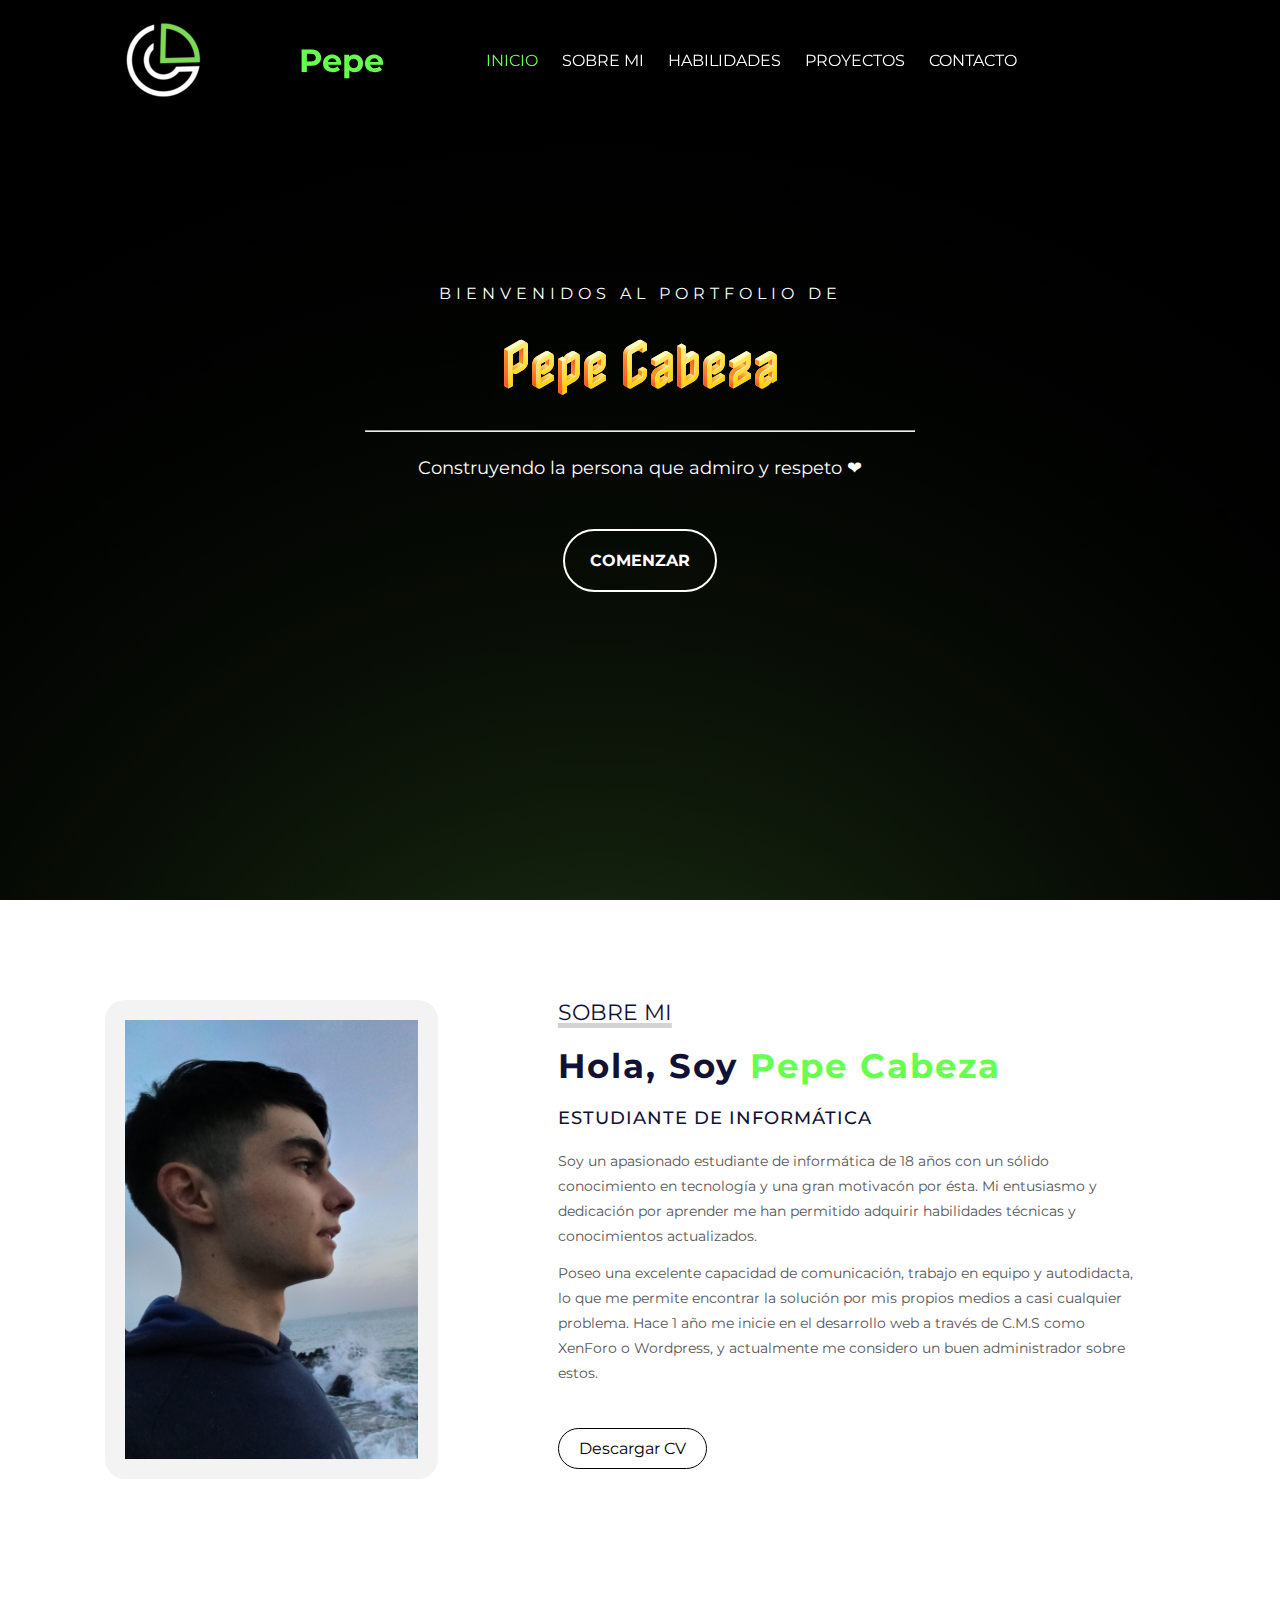
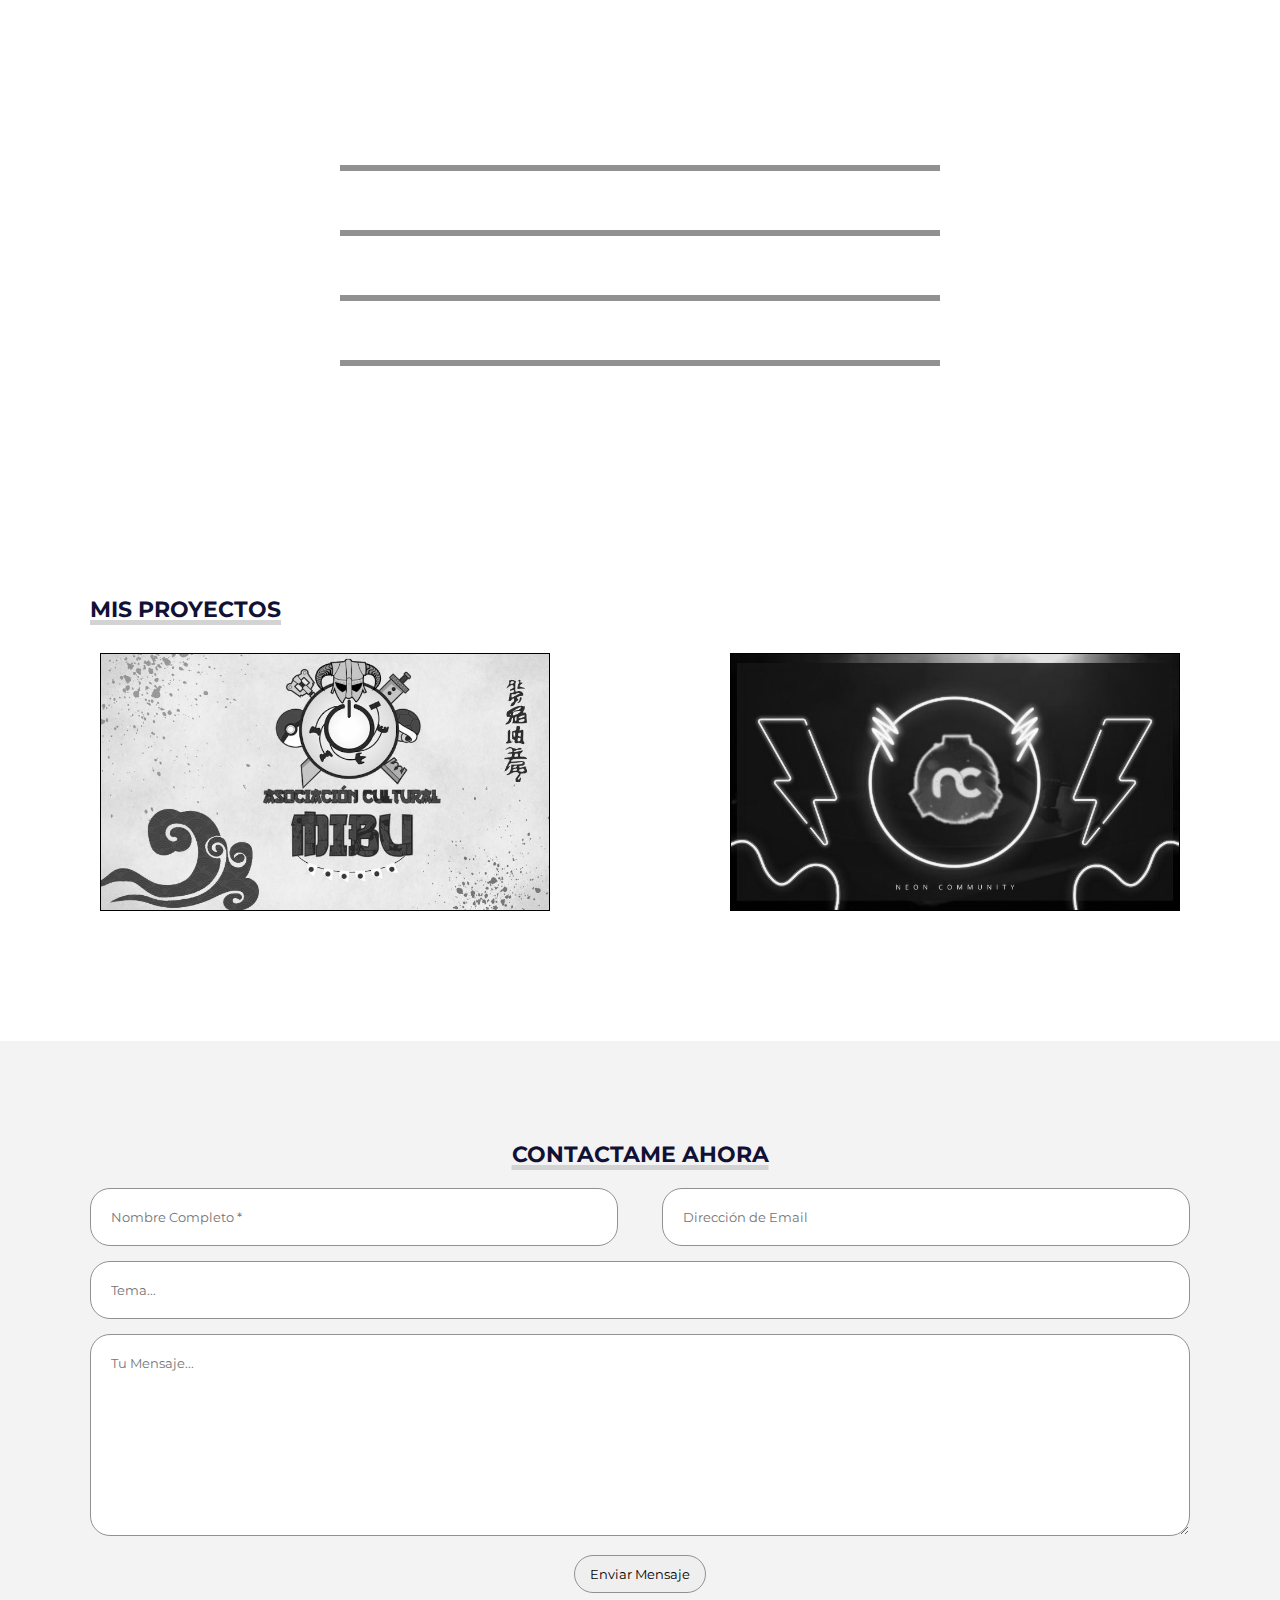
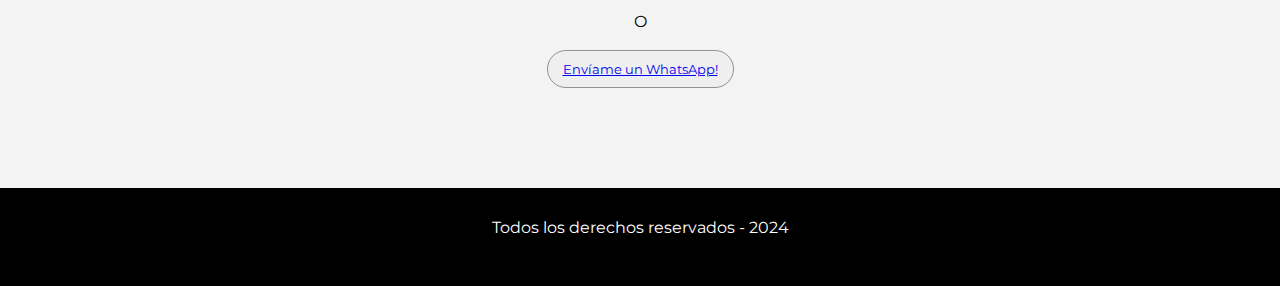
==== commit 667842dd: "act" ====
--- a/index.html
+++ b/index.html
@@ -39,6 +39,7 @@
                         <a href="https://wa.me/34623226544"><i class="fa-brands fa-whatsapp"></i></a>
                         <a href="https://discord.gg/4YPu2xwMj3"><i class="fa-brands fa-discord"></i></a>
                         <a href="https://www.instagram.com/pepeccz/"><i class="fa-brands fa-instagram-square"></i></a>
+                        <a href="https://github.com/Indiana630/"><i class="fa-brands fa-github"></i></a>
                     </div>
                 </div>
             </header>
@@ -147,22 +148,12 @@
         <h3>HABILIDADES </h3>
         <div class="skill">
             <div class="info">
-                <p> <span class="lista"> </span>Html & Css</p>
+                <p> <span class="lista"> </span>Html & Css & Js</p>
                 <span class="porcentaje">75%</span>
             </div>
 
             <div class="barra">
                 <div class="" id="html"></div>
-            </div>
-        </div>
-        <div class="skill">
-            <div class="info">
-                <p> <span class="lista"> </span>Javascript</p>
-                <span class="porcentaje">40%</span>
-            </div>
-
-            <div class="barra">
-                <div class="" id="js"></div>
             </div>
         </div>
         <div class="skill">
@@ -172,13 +163,23 @@
             </div>
 
             <div class="barra">
-                <div class="" id="bd"></div>
+                <div class="" id="js"></div>
             </div>
         </div>
         <div class="skill">
             <div class="info">
                 <p> <span class="lista"> </span>Inteligencia Artificial</p>
                 <span class="porcentaje">92%</span>
+            </div>
+
+            <div class="barra">
+                <div class="" id="bd"></div>
+            </div>
+        </div>
+        <div class="skill">
+            <div class="info">
+                <p> <span class="lista"> </span>Autodidacta</p>
+                <span class="porcentaje">100%</span>
             </div>
 
             <div class="barra">
@@ -247,19 +248,27 @@
 
                 <input type="submit" value="Enviar Mensaje" class="btn-enviar">
             </form>
-        </div>
-    </section>
-
-    <!-- SECCION FOOTER -->
+            <center>
+                <br>
+                <p>O</p>
+                <br>
+                <button class="btn-extra"><a href="https://wa.me/34623226544" target="_blank"><i class="fa-brands fa-whatsapp"></i> Envíame un WhatsApp!</a></button>
+            </center>   
+
+        </div>
+    </section>
+
+    <!-- SECCION FOOTER --> 
     <footer>
         <p>Todos los derechos reservados - 2024</p>
         <div class="redes">
             <a href="https://wa.me/34623226544"><i class="fa-brands fa-whatsapp"></i></a>
             <a href="https://discord.gg/4YPu2xwMj3"><i class="fa-brands fa-discord"></i></a>
             <a href="https://www.instagram.com/pepeccz/"><i class="fa-brands fa-instagram-square"></i></a>
-        </div>
-
-    </footer>
+            <a href="https://github.com/Indiana630/"><i class="fa-brands fa-github"></i></a>
+        </div>
+
+    </footer>       
 
     <script src="script.js"></script>
 </body>
--- a/estilo.css
+++ b/estilo.css
@@ -355,14 +355,14 @@
         }
         
         .contenedor-skills .skill .barra .barra-progreso3 {
-            background-color: #fff;
+            background-color: blue;
             width: 90%;
             height: 6px;
             animation: progreso3 2s forwards;
         }
         
         .contenedor-skills .skill .barra .barra-progreso4 {
-            background-color: #fff;
+            background-color: #ffff00;
             width: 85%;
             height: 6px;
             animation: progreso4 2s forwards;
@@ -382,7 +382,7 @@
                 width: 0;
             }
             100% {
-                width: 40%;
+                width: 80%;
             }
         }
         
@@ -391,7 +391,7 @@
                 width: 0;
             }
             100% {
-                width: 80%;
+                width: 92%;
             }
         }
 
@@ -400,7 +400,7 @@
                 width: 0;
             }
             100% {
-                width: 92%;
+                width: 100%;
             }
         }
         /* *********************/
@@ -461,7 +461,7 @@
             bottom: -40px;
             transition: .5s;
         }
-
+        
         
         #portfolio .fila .proyecto:hover .info {
             opacity: 1;
@@ -529,6 +529,25 @@
         }
         
         #contacto .btn-enviar:hover {
+            background-color: #67ff50;
+            color: #fff;
+        }
+
+        
+        #contacto .btn-extra {
+            text-decoration: none;
+            padding: 20px;
+            border-radius: 20px;
+            border: none;
+            border: 1px solid #919191;
+            display: block;
+            margin: auto;
+            cursor: pointer;
+            transition: .5s;
+            padding: 10px 15px !important;
+        }
+        
+        #contacto .btn-extra:hover {
             background-color: #67ff50;
             color: #fff;
         }
